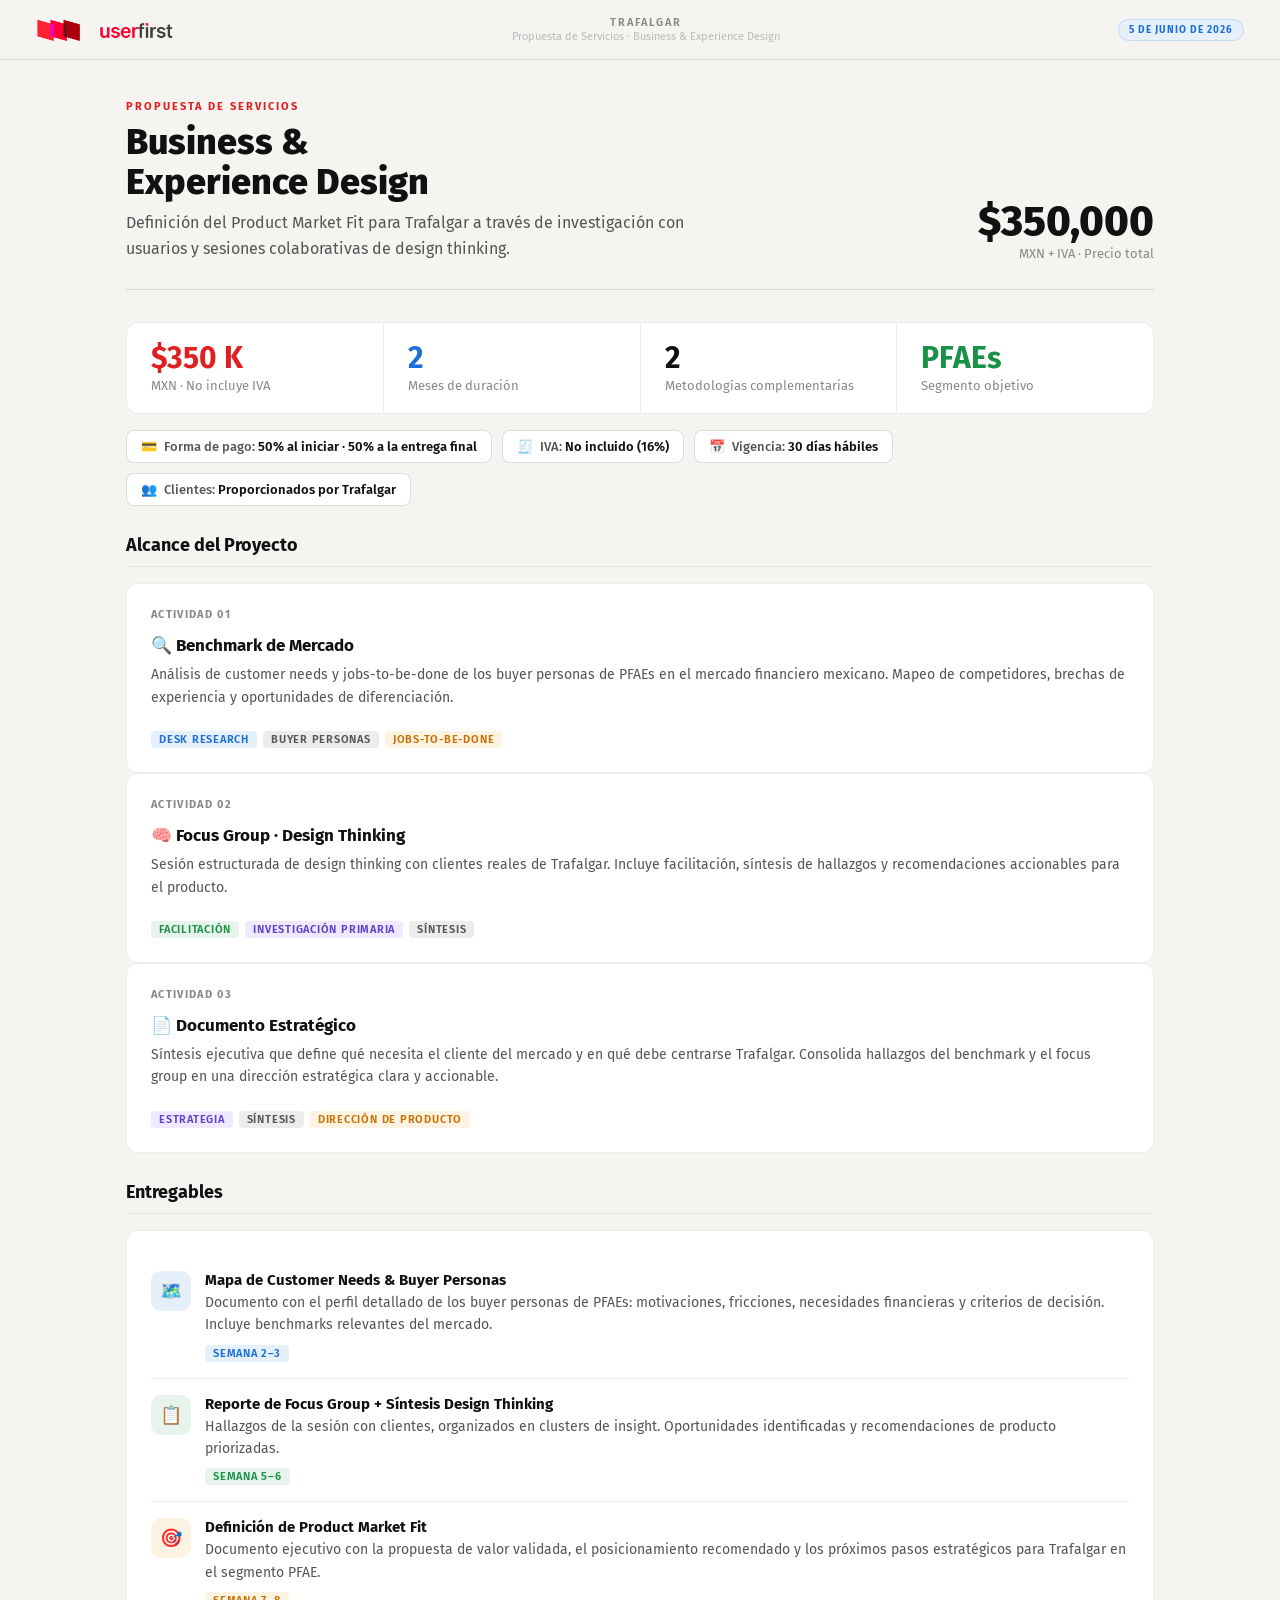
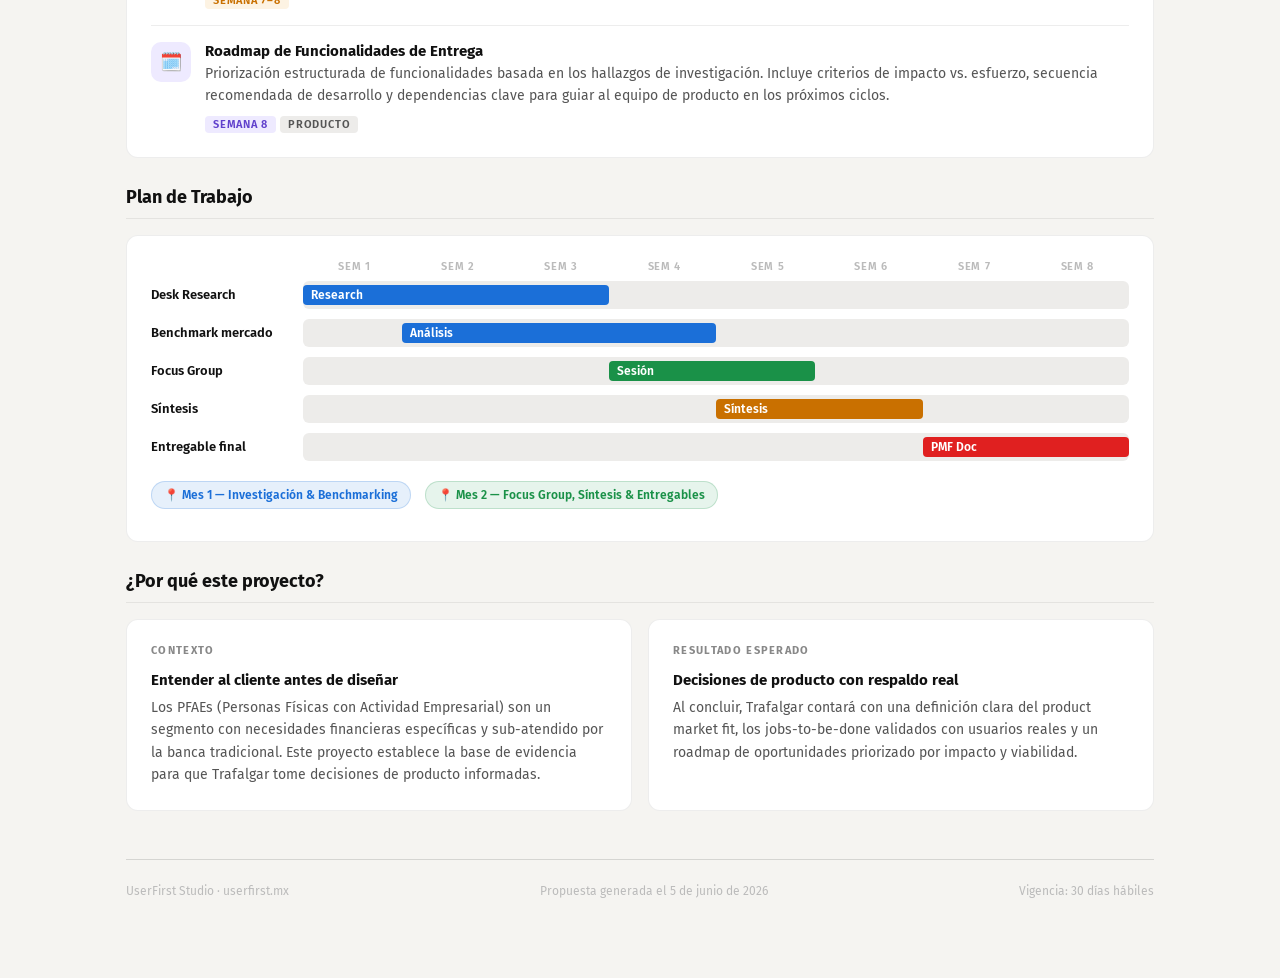
==== Trafalgar/financial-proposal/cotizacion_business_design.html @ 019400e2 "Nuevas cotizaciones" ====
<!DOCTYPE html>
<html lang="es">
<head>
<meta charset="UTF-8">
<meta name="viewport" content="width=device-width, initial-scale=1.0">
<title>Business & Experience Design · Trafalgar · UserFirst Studio</title>
<link rel="preconnect" href="https://fonts.googleapis.com">
<link rel="preconnect" href="https://fonts.gstatic.com" crossorigin>
<link href="https://fonts.googleapis.com/css2?family=Fira+Sans:wght@400;500;600;700;800&display=swap" rel="stylesheet">
<style>
:root {
  --bg:      #F5F4F1;
  --bg2:     #FFFFFF;
  --bg3:     #EDECEA;
  --bg4:     #E4E2DF;
  --border:  rgba(0,0,0,0.07);
  --border2: rgba(0,0,0,0.13);
  --ink:     #111111;
  --muted:   #555555;
  --subtle:  #888888;
  --hint:    #BBBBBB;
  --accent:  #E02020;
  --blue:    #1B6FD8;
  --green:   #1A9148;
  --amber:   #C97000;
  --purple:  #6040CC;
  --teal:    #0E8A7A;
  --font:    'Fira Sans', sans-serif;
}
*, *::before, *::after { box-sizing: border-box; margin: 0; padding: 0; }
html { background: var(--bg); }
body {
  background: var(--bg);
  color: var(--ink);
  font-family: var(--font);
  -webkit-font-smoothing: antialiased;
  min-height: 100vh;
}

/* NAV */
.navbar {
  display: flex;
  align-items: center;
  justify-content: space-between;
  padding: 0 36px;
  height: 60px;
  background: var(--bg);
  border-bottom: .5px solid var(--border2);
  position: sticky;
  top: 0;
  z-index: 10;
}
.logo-img { height: 24px; width: auto; display: block; }
.nav-center { text-align: center; }
.nav-client { font-size: 11px; font-weight: 600; letter-spacing: .18em; text-transform: uppercase; color: var(--subtle); }
.nav-doc { font-size: 11px; color: var(--hint); margin-top: 1px; }
.nav-badge {
  font-size: 10px; font-weight: 700; letter-spacing: .1em; text-transform: uppercase;
  padding: 4px 10px; border-radius: 20px;
  background: #E6F0FB; color: var(--blue);
  border: 1px solid rgba(27,111,216,.15);
}

/* PAGE */
.page { max-width: 1100px; margin: 0 auto; padding: 40px 36px 80px; }

/* HERO */
.hero {
  display: flex;
  align-items: flex-end;
  justify-content: space-between;
  margin-bottom: 32px;
  padding-bottom: 28px;
  border-bottom: 1px solid var(--border2);
  gap: 24px;
}
.hero-left { flex: 1; }
.hero-eyebrow {
  font-size: 11px; font-weight: 700; letter-spacing: .18em; text-transform: uppercase;
  color: var(--accent); margin-bottom: 10px;
}
.hero-title { font-size: 36px; font-weight: 800; line-height: 1.1; color: var(--ink); margin-bottom: 8px; }
.hero-sub { font-size: 16px; color: var(--muted); line-height: 1.6; max-width: 560px; }
.hero-right { flex-shrink: 0; text-align: right; }
.hero-price { font-size: 42px; font-weight: 800; color: var(--ink); line-height: 1; }
.hero-price-label { font-size: 13px; color: var(--subtle); margin-top: 4px; }

/* STAT STRIP */
.stat-strip {
  display: flex;
  background: var(--bg2);
  border: 1px solid var(--border);
  border-radius: 12px;
  overflow: hidden;
  margin-bottom: 16px;
}
.stat { flex: 1; padding: 20px 24px; border-right: 1px solid var(--border); }
.stat:last-child { border-right: none; }
.stat-val { font-size: 30px; font-weight: 700; color: var(--ink); line-height: 1; }
.stat-val.accent { color: var(--accent); }
.stat-val.blue { color: var(--blue); }
.stat-val.green { color: var(--green); }
.stat-val.amber { color: var(--amber); }
.stat-lbl { font-size: 13px; color: var(--subtle); margin-top: 5px; }

/* CONDITION CHIPS */
.cond-chips {
  display: flex; gap: 10px; flex-wrap: wrap;
  margin-bottom: 28px;
}
.cond-chip {
  display: flex; align-items: center; gap: 7px;
  background: var(--bg2); border: 1px solid var(--border2);
  border-radius: 8px; padding: 8px 14px;
  font-size: 13px; font-weight: 500; color: var(--muted);
}
.cond-chip strong { color: var(--ink); font-weight: 600; }

/* SECTION */
.section-title {
  font-size: 18px; font-weight: 700; color: var(--ink);
  margin-bottom: 16px; padding-bottom: 10px;
  border-bottom: 1px solid var(--border);
}
.divider { height: 1px; background: var(--border); margin: 28px 0; }

/* GRIDS */
.g2 { display: grid; grid-template-columns: 1fr 1fr; gap: 16px; }

/* CARDS */
.c {
  background: var(--bg2); border: 1px solid var(--border);
  border-radius: 12px; padding: 24px;
}
.c-head {
  font-size: 11px; font-weight: 700; letter-spacing: .12em; text-transform: uppercase;
  color: var(--subtle); margin-bottom: 14px;
}
.c-title { font-size: 17px; font-weight: 700; margin-bottom: 6px; }
.c-sub { font-size: 14px; color: var(--muted); line-height: 1.6; }

/* DELIVERABLE ITEM */
.dlv-item {
  display: flex; align-items: flex-start; gap: 14px;
  padding: 16px 0; border-bottom: 1px solid var(--border);
}
.dlv-item:last-child { border-bottom: none; padding-bottom: 0; }
.dlv-icon {
  width: 40px; height: 40px; border-radius: 10px; flex-shrink: 0;
  display: flex; align-items: center; justify-content: center;
  font-size: 18px;
}
.dlv-body { flex: 1; }
.dlv-title { font-size: 15px; font-weight: 700; margin-bottom: 3px; }
.dlv-desc { font-size: 14px; color: var(--muted); line-height: 1.6; }
.dlv-tag {
  display: inline-block; margin-top: 8px;
  font-size: 11px; font-weight: 600; letter-spacing: .07em; text-transform: uppercase;
  padding: 2px 8px; border-radius: 4px;
  background: var(--bg3); color: var(--muted);
}
.dlv-tag.blue { background: #E6F0FB; color: var(--blue); }
.dlv-tag.green { background: #E6F4EC; color: var(--green); }
.dlv-tag.amber { background: #FDF3E3; color: var(--amber); }
.dlv-tag.purple { background: #EEEAFF; color: var(--purple); }
.dlv-tag.teal { background: #E3F4F2; color: var(--teal); }

/* MINI GANTT */
.mini-gantt { margin-top: 8px; }
.mg-row { display: flex; align-items: center; gap: 12px; margin-bottom: 10px; }
.mg-label-text { font-size: 13px; font-weight: 600; color: var(--ink); width: 140px; flex-shrink: 0; }
.mg-track { flex: 1; height: 28px; background: var(--bg3); border-radius: 6px; position: relative; }
.mg-bar {
  position: absolute; top: 4px; height: 20px; border-radius: 4px;
  display: flex; align-items: center; padding: 0 8px;
  font-size: 12px; font-weight: 600; color: #fff; white-space: nowrap;
}
.mg-week-header { display: flex; margin-left: 152px; margin-bottom: 6px; }
.mg-week { flex: 1; text-align: center; font-size: 11px; color: var(--hint); font-weight: 600; letter-spacing: .06em; }

/* PHASE TAG */
.phase-tag {
  display: inline-flex; align-items: center; gap: 6px;
  padding: 6px 12px; border-radius: 20px; margin-right: 8px; margin-bottom: 8px;
  font-size: 12px; font-weight: 600;
}
.phase-tag.blue { background: #E6F0FB; color: var(--blue); border: 1px solid rgba(27,111,216,.2); }
.phase-tag.green { background: #E6F4EC; color: var(--green); border: 1px solid rgba(26,145,72,.2); }
.phase-tag.amber { background: #FDF3E3; color: var(--amber); border: 1px solid rgba(201,112,0,.2); }

/* FOOTER */
.footer {
  margin-top: 48px; padding-top: 24px;
  border-top: 1px solid var(--border2);
  display: flex; justify-content: space-between; align-items: center;
  font-size: 12px; color: var(--hint);
}
</style>
</head>
<body>

<nav class="navbar">
  <img src="[data-uri]" class="logo-img" alt="UserFirst Studio">
  <div class="nav-center">
    <div class="nav-client">Trafalgar</div>
    <div class="nav-doc">Propuesta de Servicios · Business &amp; Experience Design</div>
  </div>
  <div class="nav-badge">5 de junio de 2026</div>
</nav>

<div class="page">

  <!-- HERO -->
  <div class="hero">
    <div class="hero-left">
      <div class="hero-eyebrow">Propuesta de Servicios</div>
      <div class="hero-title">Business &amp;<br>Experience Design</div>
      <div class="hero-sub">Definición del Product Market Fit para Trafalgar a través de investigación con usuarios y sesiones colaborativas de design thinking.</div>
    </div>
    <div class="hero-right">
      <div class="hero-price">$350,000</div>
      <div class="hero-price-label">MXN + IVA · Precio total</div>
    </div>
  </div>

  <!-- STAT STRIP -->
  <div class="stat-strip">
    <div class="stat">
      <div class="stat-val accent">$350 K</div>
      <div class="stat-lbl">MXN · No incluye IVA</div>
    </div>
    <div class="stat">
      <div class="stat-val blue">2</div>
      <div class="stat-lbl">Meses de duración</div>
    </div>
    <div class="stat">
      <div class="stat-val">2</div>
      <div class="stat-lbl">Metodologías complementarias</div>
    </div>
    <div class="stat">
      <div class="stat-val green">PFAEs</div>
      <div class="stat-lbl">Segmento objetivo</div>
    </div>
  </div>

  <!-- CONDITION CHIPS -->
  <div class="cond-chips">
    <div class="cond-chip">💳 <span>Forma de pago: <strong>50% al iniciar · 50% a la entrega final</strong></span></div>
    <div class="cond-chip">🧾 <span>IVA: <strong>No incluido (16%)</strong></span></div>
    <div class="cond-chip">📅 <span>Vigencia: <strong>30 días hábiles</strong></span></div>
    <div class="cond-chip">👥 <span>Clientes: <strong>Proporcionados por Trafalgar</strong></span></div>
  </div>

  <!-- ALCANCE -->
  <div class="section-title">Alcance del Proyecto</div>
  <div class="g3" style="margin-bottom:28px">
    <div class="c">
      <div class="c-head">Actividad 01</div>
      <div class="c-title">🔍 Benchmark de Mercado</div>
      <div class="c-sub" style="margin-top:8px">Análisis de customer needs y jobs-to-be-done de los buyer personas de PFAEs en el mercado financiero mexicano. Mapeo de competidores, brechas de experiencia y oportunidades de diferenciación.</div>
      <div style="margin-top:14px;display:flex;gap:6px;flex-wrap:wrap">
        <span class="dlv-tag blue">Desk Research</span>
        <span class="dlv-tag">Buyer Personas</span>
        <span class="dlv-tag amber">Jobs-to-be-Done</span>
      </div>
    </div>
    <div class="c">
      <div class="c-head">Actividad 02</div>
      <div class="c-title">🧠 Focus Group · Design Thinking</div>
      <div class="c-sub" style="margin-top:8px">Sesión estructurada de design thinking con clientes reales de Trafalgar. Incluye facilitación, síntesis de hallazgos y recomendaciones accionables para el producto.</div>
      <div style="margin-top:14px;display:flex;gap:6px;flex-wrap:wrap">
        <span class="dlv-tag green">Facilitación</span>
        <span class="dlv-tag purple">Investigación Primaria</span>
        <span class="dlv-tag">Síntesis</span>
      </div>
    </div>
    <div class="c">
      <div class="c-head">Actividad 03</div>
      <div class="c-title">📄 Documento Estratégico</div>
      <div class="c-sub" style="margin-top:8px">Síntesis ejecutiva que define qué necesita el cliente del mercado y en qué debe centrarse Trafalgar. Consolida hallazgos del benchmark y el focus group en una dirección estratégica clara y accionable.</div>
      <div style="margin-top:14px;display:flex;gap:6px;flex-wrap:wrap">
        <span class="dlv-tag" style="background:#EEEAFF;color:var(--purple)">Estrategia</span>
        <span class="dlv-tag">Síntesis</span>
        <span class="dlv-tag amber">Dirección de Producto</span>
      </div>
    </div>
  </div>

  <!-- ENTREGABLES -->
  <div class="section-title">Entregables</div>
  <div class="c" style="margin-bottom:28px">
    <div class="dlv-item">
      <div class="dlv-icon" style="background:#E6F0FB">🗺️</div>
      <div class="dlv-body">
        <div class="dlv-title">Mapa de Customer Needs & Buyer Personas</div>
        <div class="dlv-desc">Documento con el perfil detallado de los buyer personas de PFAEs: motivaciones, fricciones, necesidades financieras y criterios de decisión. Incluye benchmarks relevantes del mercado.</div>
        <span class="dlv-tag blue">Semana 2–3</span>
      </div>
    </div>
    <div class="dlv-item">
      <div class="dlv-icon" style="background:#E6F4EC">📋</div>
      <div class="dlv-body">
        <div class="dlv-title">Reporte de Focus Group + Síntesis Design Thinking</div>
        <div class="dlv-desc">Hallazgos de la sesión con clientes, organizados en clusters de insight. Oportunidades identificadas y recomendaciones de producto priorizadas.</div>
        <span class="dlv-tag green">Semana 5–6</span>
      </div>
    </div>
    <div class="dlv-item">
      <div class="dlv-icon" style="background:#FDF3E3">🎯</div>
      <div class="dlv-body">
        <div class="dlv-title">Definición de Product Market Fit</div>
        <div class="dlv-desc">Documento ejecutivo con la propuesta de valor validada, el posicionamiento recomendado y los próximos pasos estratégicos para Trafalgar en el segmento PFAE.</div>
        <span class="dlv-tag amber">Semana 7–8</span>
      </div>
    </div>
    <div class="dlv-item">
      <div class="dlv-icon" style="background:#EEEAFF">🗓️</div>
      <div class="dlv-body">
        <div class="dlv-title">Roadmap de Funcionalidades de Entrega</div>
        <div class="dlv-desc">Priorización estructurada de funcionalidades basada en los hallazgos de investigación. Incluye criterios de impacto vs. esfuerzo, secuencia recomendada de desarrollo y dependencias clave para guiar al equipo de producto en los próximos ciclos.</div>
        <span class="dlv-tag purple">Semana 8</span>
        <span class="dlv-tag">Producto</span>
      </div>
    </div>
  </div>

  <!-- PLAN DE TRABAJO -->
  <div class="section-title">Plan de Trabajo</div>
  <div class="c" style="margin-bottom:28px">
    <div class="mg-week-header">
      <div class="mg-week">SEM 1</div>
      <div class="mg-week">SEM 2</div>
      <div class="mg-week">SEM 3</div>
      <div class="mg-week">SEM 4</div>
      <div class="mg-week">SEM 5</div>
      <div class="mg-week">SEM 6</div>
      <div class="mg-week">SEM 7</div>
      <div class="mg-week">SEM 8</div>
    </div>
    <div class="mini-gantt">
      <div class="mg-row">
        <div class="mg-label-text">Desk Research</div>
        <div class="mg-track">
          <div class="mg-bar" style="left:0%;width:37%;background:var(--blue)">Research</div>
        </div>
      </div>
      <div class="mg-row">
        <div class="mg-label-text">Benchmark mercado</div>
        <div class="mg-track">
          <div class="mg-bar" style="left:12%;width:38%;background:var(--blue)">Análisis</div>
        </div>
      </div>
      <div class="mg-row">
        <div class="mg-label-text">Focus Group</div>
        <div class="mg-track">
          <div class="mg-bar" style="left:37%;width:25%;background:var(--green)">Sesión</div>
        </div>
      </div>
      <div class="mg-row">
        <div class="mg-label-text">Síntesis</div>
        <div class="mg-track">
          <div class="mg-bar" style="left:50%;width:25%;background:var(--amber)">Síntesis</div>
        </div>
      </div>
      <div class="mg-row">
        <div class="mg-label-text">Entregable final</div>
        <div class="mg-track">
          <div class="mg-bar" style="left:75%;width:25%;background:var(--accent)">PMF Doc</div>
        </div>
      </div>
    </div>
    <div style="margin-top:20px;display:flex;flex-wrap:wrap;gap:6px">
      <span class="phase-tag blue">📍 Mes 1 — Investigación &amp; Benchmarking</span>
      <span class="phase-tag green">📍 Mes 2 — Focus Group, Síntesis &amp; Entregables</span>
    </div>
  </div>

  <!-- IMPACTO -->
  <div class="section-title">¿Por qué este proyecto?</div>
  <div class="g2" style="margin-bottom:28px">
    <div class="c">
      <div class="c-head">Contexto</div>
      <div class="c-title" style="font-size:15px">Entender al cliente antes de diseñar</div>
      <div class="c-sub" style="margin-top:8px">Los PFAEs (Personas Físicas con Actividad Empresarial) son un segmento con necesidades financieras específicas y sub-atendido por la banca tradicional. Este proyecto establece la base de evidencia para que Trafalgar tome decisiones de producto informadas.</div>
    </div>
    <div class="c">
      <div class="c-head">Resultado esperado</div>
      <div class="c-title" style="font-size:15px">Decisiones de producto con respaldo real</div>
      <div class="c-sub" style="margin-top:8px">Al concluir, Trafalgar contará con una definición clara del product market fit, los jobs-to-be-done validados con usuarios reales y un roadmap de oportunidades priorizado por impacto y viabilidad.</div>
    </div>
  </div>

  <!-- FOOTER -->
  <div class="footer">
    <span>UserFirst Studio · userfirst.mx</span>
    <span>Propuesta generada el 5 de junio de 2026</span>
    <span>Vigencia: 30 días hábiles</span>
  </div>

</div>
</body>
</html>
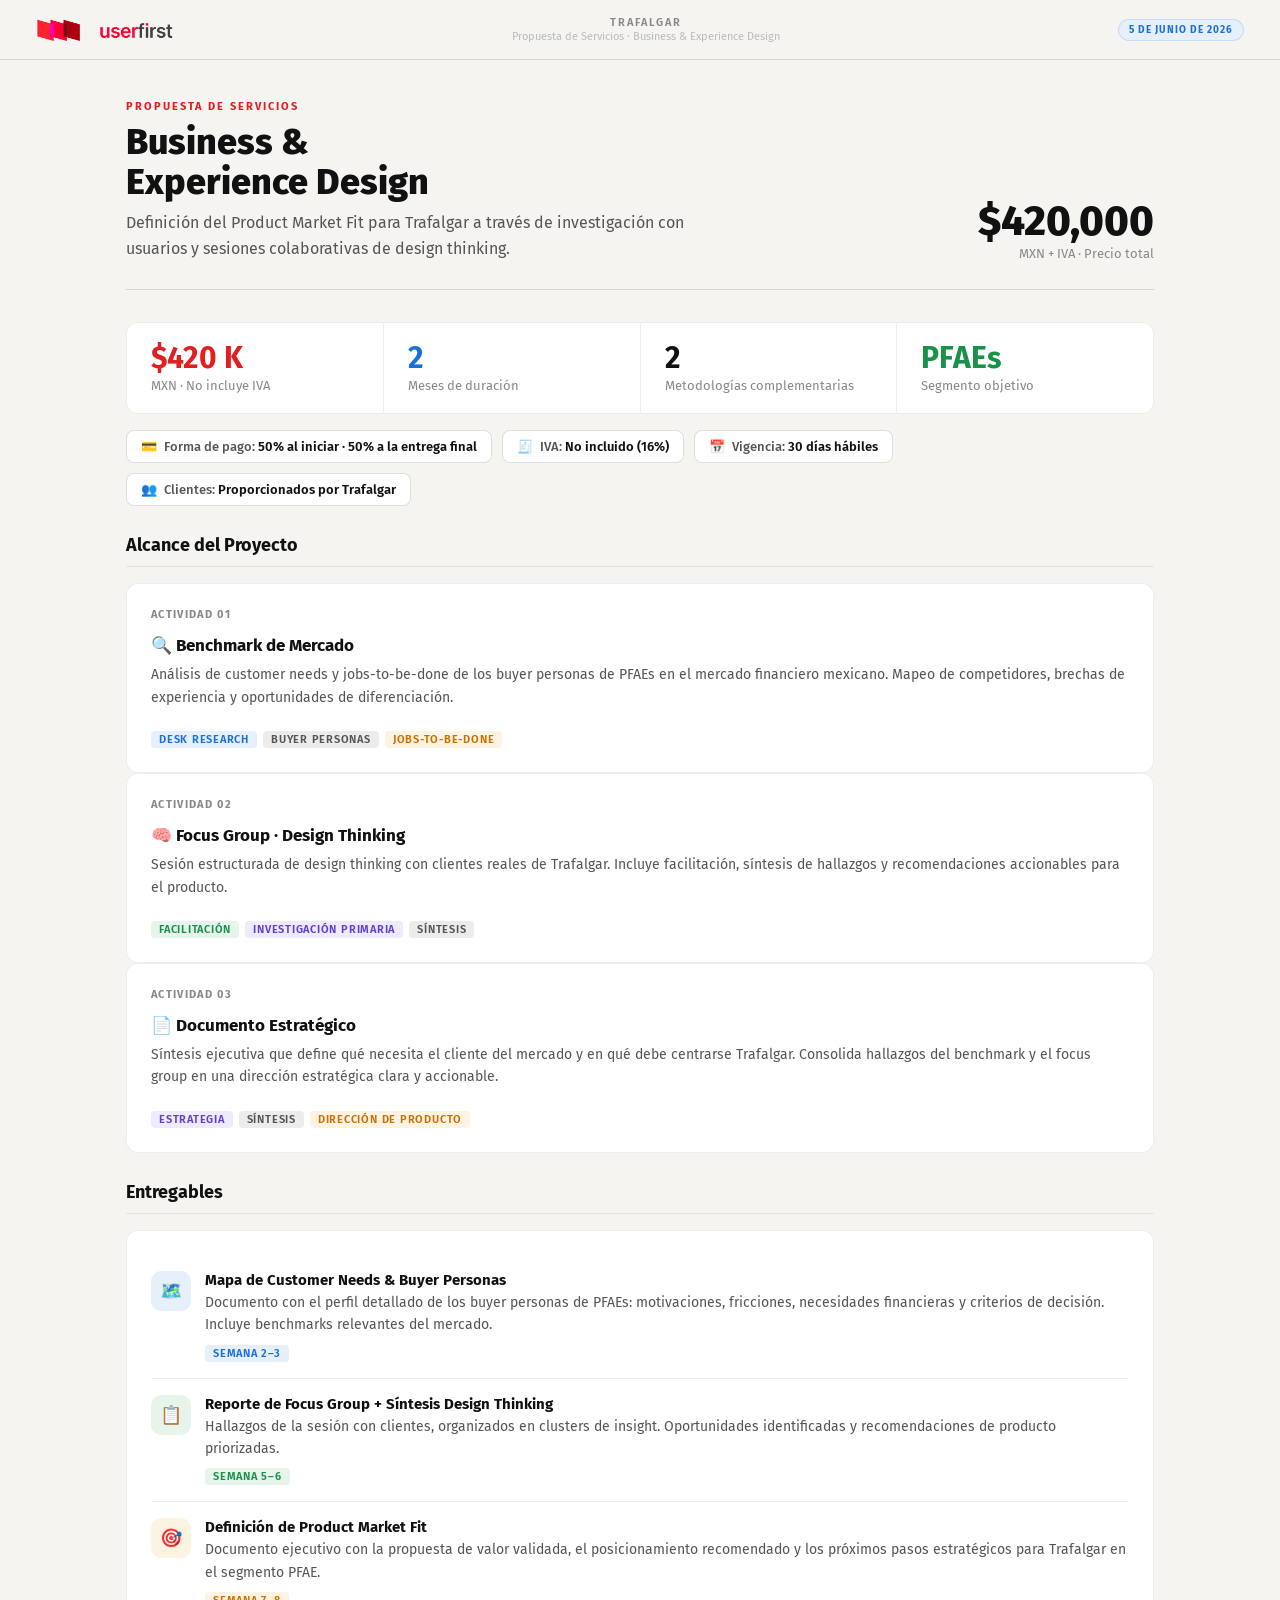
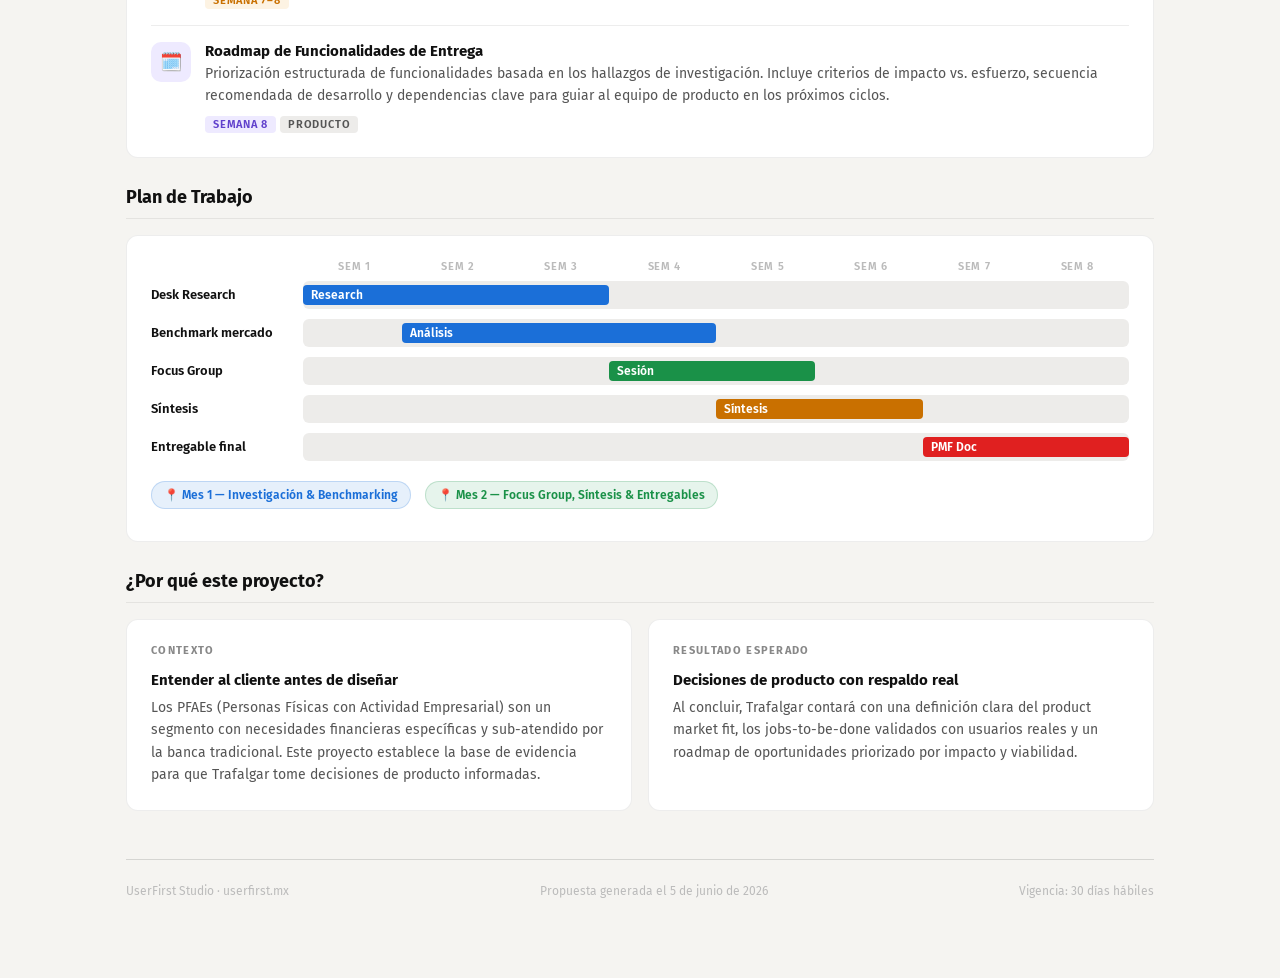
==== commit 7c6361ee: "Update cotizacion_business_design.html" ====
--- a/Trafalgar/financial-proposal/cotizacion_business_design.html
+++ b/Trafalgar/financial-proposal/cotizacion_business_design.html
@@ -218,7 +218,7 @@
       <div class="hero-sub">Definición del Product Market Fit para Trafalgar a través de investigación con usuarios y sesiones colaborativas de design thinking.</div>
     </div>
     <div class="hero-right">
-      <div class="hero-price">$350,000</div>
+      <div class="hero-price">$420,000</div>
       <div class="hero-price-label">MXN + IVA · Precio total</div>
     </div>
   </div>
@@ -226,7 +226,7 @@
   <!-- STAT STRIP -->
   <div class="stat-strip">
     <div class="stat">
-      <div class="stat-val accent">$350 K</div>
+      <div class="stat-val accent">$420 K</div>
       <div class="stat-lbl">MXN · No incluye IVA</div>
     </div>
     <div class="stat">
